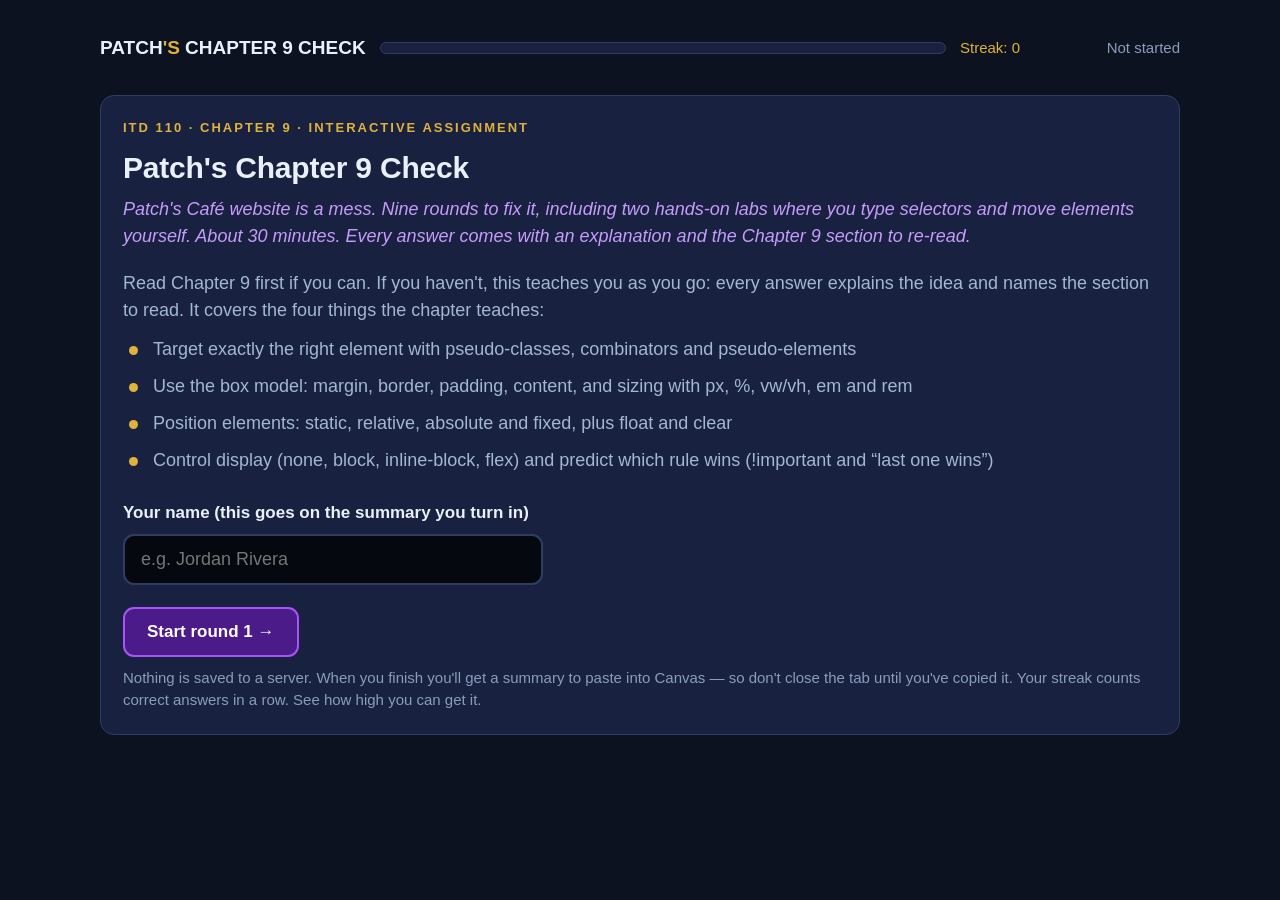
==== patch-chapter9-check.html @ bef7d312 "Add files via upload" ====
<!doctype html>
<html lang="en">
<head>
<meta charset="utf-8">
<meta name="viewport" content="width=device-width, initial-scale=1">
<title>Patch's Chapter 9 CSS Check</title>
<style>
:root{
  --bg:#0C1220; --bg2:#05080F; --card:#182240; --card2:#1F2C4E; --line:#2E3E63;
  --txt:#EAF0FA; --dim:#A3B6D3; --mute:#8A9CBC;
  --purple:#A855F7; --purpleL:#C79BFB; --purpleD:#4B1B8A;
  --gold:#E0B23C;
  --ok:#45E39B; --bad:#FF6B87; --warn:#F5BE3E; --blue:#5AAEFF; --teal:#5AD8D8;
  --r:14px;
  --fh:Arial,Helvetica,sans-serif; --fb:Calibri,Candara,"Segoe UI",sans-serif; --fm:Consolas,Menlo,monospace;
}
*{box-sizing:border-box;margin:0;padding:0}
body{background:var(--bg);color:var(--txt);font-family:var(--fb);font-size:18px;line-height:1.5;-webkit-font-smoothing:antialiased}
.wrap{max-width:1120px;margin:0 auto;padding:20px 20px 80px}
h1,h2,h3{font-family:var(--fh);font-weight:700;letter-spacing:-.2px}
button{font-family:inherit;font-size:inherit;color:inherit;cursor:pointer;border:none;background:none}
button:focus-visible,input:focus-visible,textarea:focus-visible{outline:3px solid var(--gold);outline-offset:3px}
.hide{display:none!important}
.sr{position:absolute;width:1px;height:1px;padding:0;margin:-1px;overflow:hidden;clip:rect(0,0,0,0);white-space:nowrap;border:0}
code{font-family:var(--fm);color:var(--teal);font-size:.95em}

header{position:sticky;top:0;z-index:10;background:linear-gradient(180deg,var(--bg) 72%,transparent);padding:14px 0 10px}
.bar{display:flex;align-items:center;gap:14px;flex-wrap:wrap}
.brand{font-family:var(--fh);font-weight:800;font-size:19px}
.brand span{color:var(--gold)}
.prog{flex:1;min-width:180px;height:12px;background:var(--card);border:1px solid var(--line);border-radius:8px;overflow:hidden}
.prog i{display:block;height:100%;width:0;background:linear-gradient(90deg,var(--purple),var(--gold));transition:width .35s}
.pct{font-family:var(--fh);font-size:15px;color:var(--mute);min-width:96px;text-align:right}

.card{background:var(--card);border:1px solid var(--line);border-radius:var(--r);padding:22px}
.panel{margin-top:22px}
.kicker{font-family:var(--fh);font-size:13px;font-weight:700;letter-spacing:2px;color:var(--gold);text-transform:uppercase}
h1.q,h2.q{font-size:30px;margin:8px 0 6px}
.sub{color:var(--purpleL);font-style:italic;font-size:18px;margin-bottom:20px}

.btn{display:inline-flex;align-items:center;gap:10px;background:var(--card2);border:2px solid var(--line);border-radius:11px;padding:13px 22px;font-family:var(--fh);font-weight:700;font-size:17px;transition:.15s}
.btn:hover{border-color:var(--purpleL);background:#26355C}
.btn.primary{background:var(--purpleD);border-color:var(--purple);color:#fff}
.btn.primary:hover{background:#5F27AE}
.btn.gold{border-color:var(--gold);color:var(--gold)}
.row{display:flex;gap:12px;flex-wrap:wrap;align-items:center;margin-top:22px}

.opts{display:grid;gap:12px;margin-top:6px}
.opt{text-align:left;width:100%;background:var(--card2);border:2px solid var(--line);border-radius:12px;padding:15px 18px;transition:.15s;font-size:17px;line-height:1.4}
.opt:hover:not(:disabled){border-color:var(--purpleL)}
.opt.right{border-color:var(--ok);background:rgba(69,227,155,.13)}
.opt.wrong{border-color:var(--bad);background:rgba(255,107,135,.13)}
.opt.right::after{content:"  \2713  correct";color:var(--ok);font-weight:700;font-family:var(--fh);font-size:15px}
.opt.wrong::after{content:"  \2717  not this one";color:var(--bad);font-weight:700;font-family:var(--fh);font-size:15px}
.opt b{font-family:var(--fh);display:block;margin-bottom:3px}

.items{display:flex;flex-wrap:wrap;gap:10px;margin:6px 0 18px}
.chip{background:var(--card2);border:2px solid var(--line);border-radius:999px;padding:9px 18px;font-size:17px;text-align:left}
.chip.active{border-color:var(--gold);background:#2B2410;color:var(--gold);font-weight:700}
.chip.done{opacity:.45}
.chip.right{border-color:var(--ok)}
.chip.wrong{border-color:var(--bad)}

.bins{display:grid;grid-template-columns:repeat(3,1fr);gap:16px}
.bin{border:2px dashed var(--line);border-radius:12px;padding:16px;min-height:150px;text-align:left;width:100%}
.bin:hover{background:rgba(255,255,255,.03)}
.bin h3{font-size:20px;margin-bottom:4px}
.bin p{color:var(--mute);font-size:15px;margin-bottom:10px}
.bin.inl{border-color:var(--teal)} .bin.inl h3{color:var(--teal)}
.bin.int{border-color:var(--gold)} .bin.int h3{color:var(--gold)}
.bin.ext{border-color:var(--purpleL)} .bin.ext h3{color:var(--purpleL)}
.binlist{display:flex;flex-wrap:wrap;gap:8px}
.binlist span{background:var(--card2);border:1px solid var(--line);border-radius:10px;padding:5px 11px;font-size:14px}
.binlist span.ok{border-color:var(--ok);color:var(--ok)}
.binlist span.no{border-color:var(--bad);color:var(--bad)}

.fb{border-radius:12px;padding:15px 18px;margin-top:16px;font-size:17px;border:2px solid}
.fb.good{border-color:var(--ok);background:rgba(69,227,155,.1)}
.fb.bad{border-color:var(--warn);background:rgba(245,190,62,.1)}
.fb b{font-family:var(--fh);display:block;margin-bottom:4px}
.fb.good b{color:var(--ok)} .fb.bad b{color:var(--warn)}

/* round 2: the rule diagram */
.diagwrap{display:grid;grid-template-columns:minmax(300px,520px) 1fr;gap:22px;align-items:start}
.rule{background:var(--bg2);border:2px solid var(--line);border-radius:14px;padding:18px 16px;font-family:var(--fm);font-size:22px;line-height:2.2;white-space:nowrap;overflow-x:auto}
.rule .ind{padding-left:34px}
.rule .sel{color:var(--purpleL)} .rule .prop{color:var(--teal)} .rule .val{color:var(--gold)} .rule .pun{color:var(--txt)}
.badge{display:inline-flex;align-items:center;justify-content:center;width:34px;height:34px;border-radius:50%;background:var(--bg2);border:3px solid var(--gold);color:var(--gold);font-family:var(--fh);font-weight:700;font-size:17px;vertical-align:middle;margin:0 6px;line-height:1}
.badge.on{background:var(--gold);color:#0C1220}
.badge.done{border-color:var(--ok);color:var(--ok)}
.hl{outline:2px solid var(--line);border-radius:6px;padding:0 3px}

.snip{font-family:var(--fm);background:var(--bg2);border:1px solid var(--line);border-radius:10px;padding:12px 16px;margin:0 0 16px;font-size:16px;line-height:1.6;white-space:pre-wrap;color:var(--txt)}

.scores{display:grid;grid-template-columns:repeat(auto-fit,minmax(210px,1fr));gap:14px;margin:20px 0}
.sc{background:var(--card2);border:2px solid var(--line);border-radius:12px;padding:16px}
.sc .n{font-family:var(--fh);font-size:38px;font-weight:700}
.sc .l{color:var(--dim);font-size:15px;margin-top:4px}
.big{font-family:var(--fh);font-size:64px;font-weight:700;color:var(--gold);line-height:1}
.miss{border-left:4px solid var(--warn);padding:12px 0 12px 16px;margin:14px 0}
.miss b{font-family:var(--fh);display:block;color:var(--warn);margin-bottom:3px}
textarea{width:100%;min-height:230px;background:var(--bg2);color:var(--txt);border:2px solid var(--line);border-radius:12px;padding:15px;font-family:var(--fm);font-size:15px;line-height:1.55;resize:vertical}
input[type=text]{background:var(--bg2);color:var(--txt);border:2px solid var(--line);border-radius:11px;padding:13px 16px;font-family:inherit;font-size:18px;width:100%;max-width:420px}
label{display:block;font-family:var(--fh);font-weight:700;margin-bottom:8px;font-size:17px}
ul.plain{list-style:none;display:grid;gap:10px;margin-top:12px}
ul.plain li{padding-left:30px;position:relative;color:var(--dim)}
ul.plain li::before{content:"";position:absolute;left:6px;top:.55em;width:9px;height:9px;border-radius:50%;background:var(--gold)}
.note{color:var(--mute);font-size:15px;margin-top:10px}
@media (max-width:860px){
  body{font-size:17px}
  .bins,.diagwrap{grid-template-columns:1fr}
  h1.q,h2.q{font-size:25px} .big{font-size:52px}
  .rule{font-size:19px}
}
@media print{
  body{background:#fff;color:#000} .noprint{display:none!important}
  .card,.sc{border:1px solid #999;background:#fff}
  .big{color:#000} textarea{background:#fff;color:#000}
}
@media (prefers-reduced-motion:reduce){*{transition:none!important;scroll-behavior:auto!important}}

/* Chapter 9 additions */
.bin.pc{border-color:var(--teal)} .bin.pc h3{color:var(--teal)}
.bin.pe{border-color:var(--gold)} .bin.pe h3{color:var(--gold)}
.bin.cb{border-color:var(--purpleL)} .bin.cb h3{color:var(--purpleL)}
.streak{font-family:var(--fh);font-size:15px;color:var(--gold);min-width:110px}
/* round 2: the box model diagram is itself built with position: relative + absolute */
.bm{position:relative;border:2px dashed var(--mute);border-radius:12px;padding:40px;background:repeating-linear-gradient(45deg,transparent 0 9px,rgba(255,255,255,.035) 9px 18px)}
.bm-b{position:relative;border:12px solid var(--gold);border-radius:6px}
.bm-p{position:relative;background:rgba(168,85,247,.28);padding:40px}
.bm-c{position:relative;background:var(--bg2);border:1px dashed var(--teal);padding:18px 14px;text-align:center;font-family:var(--fh);color:var(--txt)}
.bm .badge{position:absolute;margin:0}
.bm .b1{top:3px;left:3px}
.bm .b2{top:-23px;right:30px}
.bm .b3{top:3px;left:3px}
.bm .b4{top:-17px;right:-17px}
.short{margin-top:16px;background:var(--bg2);border:2px solid var(--line);border-radius:14px;padding:14px 16px;font-family:var(--fm);font-size:21px;line-height:2.2;white-space:nowrap;overflow-x:auto}
.short .prop{color:var(--teal)} .short .val{color:var(--gold)}
.short .badge{display:inline-flex;align-items:center;justify-content:center;width:34px;height:34px;border-radius:50%;background:var(--bg2);border:3px solid var(--gold);color:var(--gold);font-family:var(--fh);font-weight:700;font-size:17px;vertical-align:middle;margin:0 4px;line-height:1}
.short .badge.on{background:var(--gold);color:#0C1220}
.short .badge.done{border-color:var(--ok);color:var(--ok)}
.diagwrap>*{min-width:0}
@media (max-width:520px){.bm{padding:32px 26px}.bm-p{padding:34px 18px}.short{font-size:17px}}
.labgrid{display:grid;grid-template-columns:1fr 1fr;gap:20px;align-items:start}
.labgrid>*{min-width:0}
.sbx{margin-top:12px;background:#F7F3EA;color:#2A2118;border-radius:12px;padding:16px 18px;font-family:Georgia,serif;font-size:16px;line-height:1.45}
.sbx h2{font-size:20px;margin:4px 0 6px;font-family:Georgia,serif;color:#2A2118}
.sbx p{margin:0 0 6px} .sbx ul{margin:0 0 8px 22px} .sbx section{margin-top:8px;padding:6px 10px;background:#EDE5D4;border-radius:8px}
.sbx .lit{outline:3px solid var(--gold);outline-offset:2px;background:rgba(224,178,60,.35);border-radius:4px}
.ctl{display:grid;grid-template-columns:1fr 1fr;gap:10px 14px;margin-bottom:14px}
.cg label{font-size:14px;margin-bottom:4px} .cg code{color:var(--teal)}
select{width:100%;background:var(--bg2);color:var(--txt);border:2px solid var(--line);border-radius:10px;padding:9px 10px;font-family:var(--fm);font-size:16px}
select:focus-visible{outline:3px solid var(--gold);outline-offset:2px}
.stage{position:relative;background:#F7F3EA;color:#2A2118;border-radius:12px;padding:18px;min-height:340px;font-family:Georgia,serif;font-size:15px;line-height:1.45;overflow:hidden}
.stage p{margin:0 0 6px}
.mcard{background:#fff;border:2px solid #C9B99A;border-radius:10px;padding:12px 14px;margin:0 0 14px;width:78%}
.mtag{background:#7C3AED;color:#fff;font-family:Arial,sans-serif;font-weight:700;font-size:13px;padding:3px 9px;border-radius:999px}
.mphoto{width:90px;height:90px;background:#C58B55;color:#fff;border-radius:8px;display:flex;align-items:center;justify-content:center;font-family:Arial,sans-serif;font-size:13px;margin:0 10px 6px}
.mfoot{background:#2A2118;color:#F7F3EA;font-family:Arial,sans-serif;font-size:13px;padding:6px 10px;border-radius:6px;margin-top:6px}
@media (max-width:860px){.labgrid{grid-template-columns:1fr}}
.read{display:block;margin-top:6px;color:var(--purpleL);font-size:15px;font-style:italic}
</style>
</head>
<body>
<div class="wrap">

<header class="noprint">
  <div class="bar">
    <div class="brand">PATCH<span>'S</span> CHAPTER 9 CHECK</div>
    <div class="prog" role="progressbar" aria-label="Progress" aria-valuemin="0" aria-valuemax="9" aria-valuenow="0" id="pwrap"><i id="pbar"></i></div>
    <div class="streak" id="streak" aria-live="off">Streak: 0</div>
    <div class="pct" id="pct">Not started</div>
  </div>
</header>

<main>
<!-- ============ START ============ -->
<section id="start" class="card panel">
  <div class="kicker">ITD 110 &middot; Chapter 9 &middot; Interactive assignment</div>
  <h1 class="q">Patch's Chapter 9 Check</h1>
  <p class="sub">Patch's Caf&eacute; website is a mess. Nine rounds to fix it, including two hands-on labs where you type selectors and move elements yourself. About 30 minutes. Every answer comes with an explanation and the Chapter 9 section to re-read.</p>
  <p style="color:var(--dim)">Read Chapter 9 first if you can. If you haven't, this teaches you as you go: every answer explains the idea and names the section to read. It covers the four things the chapter teaches:</p>
  <ul class="plain">
    <li>Target exactly the right element with pseudo-classes, combinators and pseudo-elements</li>
    <li>Use the box model: margin, border, padding, content, and sizing with px, %, vw/vh, em and rem</li>
    <li>Position elements: static, relative, absolute and fixed, plus float and clear</li>
    <li>Control display (none, block, inline-block, flex) and predict which rule wins (!important and &ldquo;last one wins&rdquo;)</li>
  </ul>
  <div style="margin-top:26px">
    <label for="nm">Your name (this goes on the summary you turn in)</label>
    <input type="text" id="nm" placeholder="e.g. Jordan Rivera" autocomplete="name">
  </div>
  <div class="row"><button class="btn primary" id="go">Start round 1 &rarr;</button></div>
  <p class="note">Nothing is saved to a server. When you finish you'll get a summary to paste into Canvas &mdash; so don't close the tab until you've copied it. Your streak counts correct answers in a row. See how high you can get it.</p>
</section>

<!-- ============ ROUNDS ============ -->
<section id="round" class="card panel hide" aria-labelledby="rq">
  <div class="kicker" id="rk"></div>
  <h2 class="q" id="rq" tabindex="-1"></h2>
  <p class="sub" id="rs"></p>
  <div id="rbody"></div>
  <div id="fb" aria-live="polite"></div>
  <div class="row"><button class="btn primary hide" id="next">Next &rarr;</button></div>
</section>

<!-- ============ RESULTS ============ -->
<section id="done" class="card panel hide" aria-labelledby="dTitle">
  <div class="kicker">Finished</div>
  <h2 class="q" id="dTitle" tabindex="-1">Nice work.</h2>
  <p class="sub" id="dSub"></p>
  <div style="display:flex;align-items:center;gap:26px;flex-wrap:wrap">
    <div><div class="big" id="dScore">0%</div><div style="color:var(--mute);font-size:15px">overall</div></div>
    <div id="dMsg" style="flex:1;min-width:260px;color:var(--dim)"></div>
  </div>
  <div class="scores" id="dScores"></div>
  <h3 style="font-size:22px;margin-top:26px">Worth another look</h3>
  <div id="dMiss"></div>
  <h3 style="font-size:22px;margin-top:30px">Turn this in</h3>
  <p style="color:var(--dim);margin-bottom:12px">Answer the three reflection questions inside the box, then copy everything and paste it into the Canvas assignment, or use Print to save it as a PDF.</p>
  <label for="dOut" class="sr">Completion summary</label>
  <textarea id="dOut" style="min-height:340px"></textarea>
  <div class="row noprint">
    <button class="btn primary" id="copy">Copy summary</button>
    <button class="btn gold" onclick="window.print()">Print / save as PDF</button>
    <button class="btn" id="again">Start over</button>
  </div>
</section>
</main>

</div>
<script>
"use strict";
/* ------------------------------------------------------------------ data */
const OBJ = {
  A:"Target elements with pseudo-classes, combinators and pseudo-elements",
  B:"Use the box model and size elements",
  C:"Position elements (static, relative, absolute, fixed, float, clear)",
  D:"Control display and predict which rule wins"
};

/* Round 1: [label, bin, why, isCode] */
const R1 = {
  obj:"A", q:"Pseudo-class, pseudo-element or combinator?",
  sub:"Patch's menu page uses all three. Click an item, then click the bin it belongs in.",
  bins:[["pc","PSEUDO-CLASS","One colon. Picks an element by its state or its position."],
        ["pe","PSEUDO-ELEMENT","Two colons. Styles a PART of an element, or adds decoration."],
        ["cb","COMBINATOR","A space, >, + or ~. Links two selectors by family relationship."]],
  names:{pc:"a pseudo-class",pe:"a pseudo-element",cb:"a combinator"},
  items:[
    ["ul li:first-child","pc","Pseudo-class. :first-child picks an element by its POSITION: the first child of its parent. One colon. (Chapter 9, Table 9-1 and “Apply Contextual Formatting with Pseudo-Classes”)",1],
    ["p::first-letter","pe","Pseudo-element. ::first-letter styles only a PART of the paragraph, its first letter, which is how you build a drop cap. Two colons. (Table 9-3)",1],
    ["div > h2","cb","Combinator. The > is the child selector: h2 elements that are direct children of a div. (Table 9-2)",1],
    ["a:hover","pc","Pseudo-class. :hover is a STATE: the element only matches while the pointer is over it. (Table 9-1)",1],
    ["h1 + p","cb","Combinator. The + is the adjacent sibling selector: the p that comes immediately after an h1. (Table 9-2)",1],
    ["::selection","pe","Pseudo-element. ::selection styles the part of the page the visitor has highlighted by dragging. (Table 9-3)",1],
    ["Picks every second list item so the menu gets zebra stripes","pc","Pseudo-class. li:nth-child(2n) picks items by their position: 2, 4, 6 and so on. (“Apply Contextual Formatting with Pseudo-Classes”)",0],
    ["Adds a decorative line after every h2 without adding any HTML","pe","Pseudo-element. h2::after with content: \"\"; draws decoration after the element. The chapter says to use pseudo-elements for decoration, not real content. (“Apply CSS to Pseudo-Elements”)",0],
    ["Selects every p that comes after an h2 in the same parent, not just the first one","cb","Combinator. The ~ is the general sibling selector: every following sibling, near or far. (Table 9-2)",0],
    ["The plain space in  ul li","cb","Combinator. A space is the descendant selector: li anywhere inside a ul, children, grandchildren and deeper. (Table 9-2)",0],
    ["Styles only the first line of each paragraph, however wide the window is","pe","Pseudo-element. ::first-line follows the line as the window resizes, so you can't do this with a span. (Table 9-3)",0],
    ["Matches a form field only while the visitor is typing in it","pc","Pseudo-class. :focus is a state. The element matches only while it has keyboard focus. (Table 9-1)",0]
  ]
};

/* Round 2: the box model diagram */
const R2 = {
  obj:"B", q:"Label Patch's box",
  sub:"Every element is a box. Click a numbered badge, then choose what that part is. (Fun fact: the badges are placed with position: absolute inside position: relative boxes.)",
  parts:[
    {n:1,name:"Margin",why:"Margin is the clear space OUTSIDE the border. It pushes neighbors away and has no background color. (Chapter 9, “Understanding the CSS Box Model”)"},
    {n:2,name:"Border",why:"The border is the line around the box, between padding and margin. Set border: none; to hide it."},
    {n:3,name:"Padding",why:"Padding is the space INSIDE the border, between the border and the content. It takes the element's background color."},
    {n:4,name:"Content",why:"Content is the text or image itself. By default, width and height size only this part (content-box)."},
    {n:5,name:"The bottom side",why:"Four values go clockwise from the top: top, right, bottom, left. The third value, 15px, is the bottom. (“Set Margins, Borders, and Padding Using Shorthand Properties”)"},
    {n:6,name:"The left side",why:"Clockwise from the top: top, right, bottom, LEFT. The fourth value is always the left side. Remember TRouBLe."}
  ],
  pool:["Margin","Border","Padding","Content","The bottom side","The left side"]
};

/* Round 3: match positioning terms */
const R3 = {
  obj:"C", q:"Match the positioning term",
  sub:"Patch wants a price tag pinned on each card and a cart button that never scrolls away. First, know your tools. Click a term, then click its definition.",
  pairs:[
    ["position: static","The default. Elements appear in the order they are written in the HTML","top, right, bottom and left do nothing on a static element. (“Understanding CSS Positioning Essentials”)"],
    ["position: relative","Moves an element from its normal spot, but its original space stays reserved","Other elements do not slide into the gap, so big moves leave holes. Use it for small nudges, and to make a parent a positioned ancestor. (“Understanding CSS Positioning Essentials”: Relative Positioning)"],
    ["position: absolute","Places an element measured from its nearest positioned ancestor","If no ancestor is positioned, it is measured from the initial containing block, which means the whole page. (“Understanding CSS Positioning Essentials”: Absolute Positioning)"],
    ["position: fixed","Keeps an element in the same spot in the viewport even while the page scrolls","Use it for things that must always be visible, like a back-to-top button. (“Fix an Element in Place in the Viewport”)"],
    ["Nearest positioned ancestor","The closest parent or grandparent whose position is anything other than static","That is why you put position: relative; on a card before you absolutely position its price tag."],
    ["Initial containing block","The box that holds all of the web page's content","An absolute element with no positioned ancestor is measured from here."],
    ["float: right","Moves an element to the right edge and lets text wrap around its left side","float takes left, right or inherit. There is no float: center. (“Float an Element Beside Another Element”)"],
    ["clear: both","Moves an element down below floated elements on either side","clear takes left, right, both, inherit or none. none is the default, so you never need to type it."]
  ]
};

/* Round 4: which selector? */
const R4 = {
  obj:"A", q:"Which selector would you write?",
  sub:"Seven jobs on Patch's menu page. Pick the selector that targets exactly what is asked, no more and no less.",
  cases:[
    {q:"Bold only the FIRST item in each unordered list on the menu.",
     opts:[["ul li:first-child",1],["ul:first-child li",0],["ul li::first",0],["ul + li",0]],
     why:"The pseudo-class goes on the element you want to style: li:first-child. ul:first-child li would style every li inside a ul that is itself a first child. Re-read “Apply Contextual Formatting with Pseudo-Classes.”"},
    {q:"Zebra stripes: shade every SECOND menu item (2, 4, 6…).",
     opts:[["ul li:nth-child(2)",0],["ul li:nth-child(2n)",1],["ul li:second-child",0],["ul li + li",0]],
     why:"2n means every multiple of 2. Plain (2) hits only the second item. :second-child does not exist, and li + li would hit every item except the first."},
    {q:"Style h2 elements that are DIRECT children of the div, but not h2s buried deeper inside a section in that div.",
     opts:[["div h2",0],["div > h2",1],["div + h2",0],["div ~ h2",0]],
     why:"> is the child selector: one level down only. A space (descendant) would also catch the deeper h2s. + and ~ select siblings, not children. Table 9-2."},
    {q:"Give EVERY paragraph that follows an h2 (in the same parent) a left indent, not just the first one.",
     opts:[["h2 + p",0],["h2 ~ p",1],["h2 p",0],["h2 > p",0]],
     why:"~ is the general sibling selector: all following siblings. + stops at the one paragraph right after the h2. h2 p and h2 > p look for paragraphs INSIDE the h2, and there are none. Table 9-2."},
    {q:"Make a drop cap: the first letter of each paragraph in the article is 3em tall.",
     opts:[["article p:first-child",0],["article p::first-letter",1],["article::first-letter p",0],["article p::first-char",0]],
     why:"::first-letter is the pseudo-element for this. It goes at the END of the selector, after the element it belongs to. ::first-char isn't real, and :first-child would style the whole first paragraph. Table 9-3."},
    {q:"Patch wrote  h2::after { border-bottom: 3px solid; }  and no line appears. What is missing?",
     opts:[["display: flex;",0],["content: \"\";",1],["position: fixed;",0],["!important",0]],
     why:"::after (and ::before) only render when they have a content property, even an empty one. The chapter's own example starts with content: \"\";. Re-read “Apply CSS to Pseudo-Elements.”"},
    {q:"Change the highlight color when a visitor drags to select text on the page.",
     opts:[[":hover",0],["::selection",1],[":focus",0],["::first-line",0]],
     why:"::selection styles the part of the page the visitor has selected. It is one of the five pseudo-elements the chapter says every current browser supports."}
  ]
};

/* Round 5: where does it land? */
const R5 = {
  obj:"C", q:"Where does it land?",
  sub:"Read the code, then predict where the browser actually puts the element. This is the round people miss most.",
  cases:[
    {q:"Where does the box move?",
     code:".box {\n  position: relative;\n  top: 30px;\n  left: 20px;\n}",
     opts:[["30px down and 20px to the RIGHT; its old space stays empty",1],["30px up and 20px to the left",0],["To the top-left corner of the page",0],["Nowhere. top and left need position: absolute",0]],
     why:"top: 30px means 30px away from where its top edge was, so it moves DOWN. left: 20px pushes it away from its left edge, so it moves RIGHT. The browser keeps its old space reserved. (“Understanding CSS Positioning Essentials”: Relative Positioning)"},
    {q:"No element on the page has a position set. Where does .upright go?",
     code:".upright {\n  position: absolute;\n  top: 0;\n  right: 0;\n}",
     opts:[["The upper-right corner of the initial containing block (the page)",1],["The upper-right corner of its parent",0],["It stays where it is",0],["The upper-right of the window, even while scrolling",0]],
     why:"With no positioned ancestor, absolute is measured from the initial containing block. Staying put while scrolling would be fixed, not absolute. (“Understanding CSS Positioning Essentials”: Absolute Positioning)"},
    {q:"Patch's price tag sits inside a menu card. Where does the tag go?",
     code:".card { position: relative; }\n.tag  { position: absolute; top: 10px; right: 10px; }\n\n<div class=\"card\"> ... <span class=\"tag\">$4</span> </div>",
     opts:[["10px in from the top-right corner of the CARD",1],["10px in from the top-right corner of the page",0],["10px down and 10px left of where the span was",0],["It disappears",0]],
     why:"The card has position: relative, so it is the tag's nearest positioned ancestor. This pair, relative parent and absolute child, is the most useful positioning pattern you will write."},
    {q:"Same tag, but someone deleted  .card { position: relative; }  What happens?",
     code:".tag { position: absolute; top: 10px; right: 10px; }",
     opts:[["Every tag jumps to the top-right of the page and they stack on top of each other",1],["Nothing changes",0],["The tags line up in a row",0],["The tags become fixed",0]],
     why:"Without a positioned ancestor, every tag is measured from the initial containing block, so they all land in the same corner. When an absolute element flies away, check that its parent is positioned."},
    {q:"The visitor scrolls down a long menu. Where is the .keep button?",
     code:".keep {\n  position: fixed;\n  left: 0;\n  bottom: 0;\n  padding: 10px;\n}",
     opts:[["Still in the lower-left corner of the window",1],["At the bottom of the page; you scroll down to reach it",0],["Back at the top of the page",0],["Wherever it was in the HTML",0]],
     why:"fixed is measured from the viewport, not the document, so it stays on screen while the page scrolls. (“Fix an Element in Place in the Viewport”)"},
    {q:"What does the photo do to the paragraph that follows it?",
     code:"img.dish { float: right; }\n\n<img class=\"dish\" src=\"latte.jpg\" alt=\"Latte\">\n<p>Our latte is made with...</p>",
     opts:[["The photo moves to the right and the text wraps down its left side",1],["The photo moves right and the text starts below it",0],["The photo is centered",0],["The text floats right too",0]],
     why:"A floated element moves to one side and the following content wraps around it. To stop the wrap, put clear on the element that should start below. (“Float an Element Beside Another Element”)"},
    {q:"Patch's footer is creeping up beside a floated sidebar. Which declaration on the footer fixes it?",
     opts:[["clear: both;",1],["float: none;",0],["position: static;",0],["display: inline;",0]],
     why:"clear: both moves the footer below floats on either side. float: none on the footer doesn't help: the footer isn't the one floating."},
    {q:"What happens to this heading?",
     code:"h1 {\n  position: static;\n  top: 50px;\n}",
     opts:[["Nothing moves. top is ignored on a static element",1],["It moves 50px down",0],["It moves 50px up",0],["It goes 50px from the top of the page",0]],
     why:"static is the default and means “normal flow.” top, right, bottom and left only work once position is relative, absolute or fixed."}
  ]
};

/* Round 6: size it */
const R6 = {
  obj:"B", q:"Size it right",
  sub:"Patch's cards keep coming out the wrong size. Do the math. Scratch paper is allowed.",
  cases:[
    {q:"How wide is this card on screen?",
     code:".card {\n  box-sizing: border-box;\n  width: 300px;\n  padding: 20px;\n  border: 5px solid;\n}",
     opts:[["300px",1],["340px",0],["350px",0],["360px",0]],
     why:"border-box makes width include the padding and the border, so the box is exactly 300px. With the default content-box it would be 300 + 40 + 10 = 350px. (“Choose Whether to Size the Content Box or the Border Box”)"},
    {q:"Same card, but with no box-sizing line (the default). How wide is it?",
     code:".card {\n  width: 300px;\n  padding: 20px;\n  border: 5px solid;\n}",
     opts:[["300px",0],["320px",0],["350px",1],["345px",0]],
     why:"Default content-box: width is only the content. Add 20px padding on each side (40) and a 5px border on each side (10). 300 + 40 + 10 = 350."},
    {q:"How much padding is on the BOTTOM?",
     code:"padding: 20px 5px 10px;",
     opts:[["20px",0],["5px",0],["10px",1],["None",0]],
     why:"Three values mean top, then left-and-right, then bottom. So: 20px top, 5px on the sides, 10px bottom. The chapter says four values are easiest to read."},
    {q:"The root font size is 16px. How big is 1.5rem?",
     opts:[["16px",0],["24px",1],["1.5px",0],["150% of the parent",0]],
     why:"rem is relative to the ROOT (html) font size: 1.5 × 16 = 24px. em is relative to the CURRENT element's font size instead. Table 9-4."},
    {q:"Patch's hero banner has  height: 50vh;  What does that mean?",
     opts:[["Half the height of the viewport",1],["50 pixels",0],["Half the height of the parent",0],["50% of the page's total length",0]],
     why:"vh is 1/100 of the viewport height, so 50vh is half the visible window. % is relative to the parent instead. Table 9-4."},
    {q:"The menu text gets too long to read on a wide monitor. What keeps it readable but still shrinks on a phone?",
     opts:[["max-width: 600px;",1],["width: 600px;",0],["min-width: 600px;",0],["height: 600px;",0]],
     why:"max-width caps the width but still lets the box get narrower. A fixed width: 600px would overflow a phone. min-width does the opposite: it stops the box from getting narrower. (“Specify Maximum or Minimum Width or Height for an Element”)"},
    {q:"Patch wants the coupon card to overlap the card above it. Which declaration on the coupon does that?",
     opts:[["margin-top: -20px;",1],["padding-top: -20px;",0],["margin-top: 20px;",0],["border-top: -20px;",0]],
     why:"A negative margin pulls the element toward its neighbor, so it overlaps. Padding can't be negative. Check the result afterward. (“Set Margins to Control Element Spacing”)"}
  ]
};

/* Round 7: display and who wins */
const R7 = {
  obj:"D", q:"Display it, and who wins?",
  sub:"Last round. Show, hide and line things up, then settle the arguments between rules.",
  cases:[
    {q:"Patch wants to hide the “Sold out” banner completely so it takes up no space. Which rule goes in .hide?",
     opts:[["display: none;",1],["display: hidden;",0],["position: static;",0],["float: none;",0]],
     why:"display: none removes the element from the page entirely. hidden is not a display value. Table 9-5 and “Control the Display of an Element,” where the chapter builds this exact .hide class."},
    {q:"A <span class=\"force-block\"> has  display: block;  What changes?",
     opts:[["It takes the full width and pushes what comes next onto a new line",1],["Nothing. A span is always inline",0],["It disappears",0],["It floats left",0]],
     why:"block makes an element take the full width available and start a new line, even if it is normally inline. The chapter's .force-block example in “Control the Display of an Element” does exactly this."},
    {q:"You need badges that sit side by side on one line, but you also need to set their width and height. Which display value?",
     opts:[["inline",0],["inline-block",1],["block",0],["none",0]],
     why:"inline-block stays on the line like inline, but lets you set width and height. Plain inline ignores width and height. Table 9-5."},
    {q:"Center Patch's logo both across and down inside the header. Which pair goes on the header after display: flex?",
     opts:[["justify-content: center;  align-items: center;",1],["text-align: center;  float: center;",0],["align-content: middle;  justify-items: middle;",0],["position: center;  top: 50%;",0]],
     why:"justify-content aligns flex items along the main axis; align-items aligns them along the cross axis. Together they center both ways. Table 9-6, “Create a Flexbox Layout.”"},
    {q:"What color AND weight are the definition terms?",
     code:"dt {\n  color: red !important;\n  font-weight: 900;\n}\ndt {\n  color: blue;\n  font-weight: 400;\n}",
     opts:[["red, weight 400",1],["blue, weight 400",0],["red, weight 900",0],["blue, weight 900",0]],
     why:"!important only protects the ONE declaration it is on. color stays red; font-weight follows the normal rule, last one wins, so 400. This is the chapter's exact example. (“Override CSS by Using the !important Declaration”)"},
    {q:"Same style sheet, two definitions, no !important. Which one does the browser use?",
     code:"p { color: green; }\n/* ...forty lines later... */\np { color: purple; }",
     opts:[["purple, the one it reads last",1],["green, the one it reads first",0],["A mix of both",0],["Neither; it's an error",0]],
     why:"The browser reads the style sheet top to bottom and applies the last definition it meets. When a style you wrote “does nothing,” look further down the file."},
    {q:"Patch is quoting a food critic. Which HTML gives the quote MEANING, not just an indent?",
     opts:[["<blockquote> … <cite>The Daily Bite</cite></blockquote>",1],["<p style=\"margin-left:40px\"> …</p>",0],["<div class=\"indent\"> …</div>",0],["<q-block> …</q-block>",0]],
     why:"blockquote tells search engines and screen readers that this is a quotation, and cite marks the source. Then you style both with CSS. (“Create Block Quotes”)"}
  ]
};

/* ------------------------------------------------------------------ state */

/* ------------------------------------------------------------------ LAB rounds: learn by doing */
const SBX_HTML =
'<div class="menu">\n  <p class="hours">Open 7 to 3 daily</p>\n  <h2>Today\'s Menu</h2>\n  <p>Everything is made fresh each morning.</p>\n  <p>Ask about oat, almond and soy milk.</p>\n  <ul class="drinks">\n    <li>Oat latte</li>\n    <li>Cold brew</li>\n    <li>Chai latte</li>\n    <li>Hot chocolate</li>\n    <li>Matcha latte</li>\n    <li>Drip coffee</li>\n  </ul>\n  <section class="specials">\n    <h2>Weekend Specials</h2>\n    <ul>\n      <li>Maple scone</li>\n      <li>Lavender lemonade</li>\n    </ul>\n  </section>\n</div>';

const L1 = {
  obj:"A", lab:"sel", q:"Selector Lab",
  sub:"Learn by doing. Type a selector and watch Patch's mini page: everything it matches lights up gold. When exactly the right elements glow, press Check. Wrong guesses are free to try live; only Check counts.",
  cases:[
    {task:"Light up every drink in the drinks list, and nothing in the weekend specials.", want:".drinks li",
     hint:"Plain li also catches the two specials. Start with the class of the list, then a SPACE, then li. The space means “anywhere inside” — the descendant combinator.",
     why:"A space is the descendant combinator: .drinks li means every li anywhere inside the element with class drinks. (Table 9-2)"},
    {task:"Light up only the FIRST drink.", want:".drinks li:first-child",
     hint:"Add a pseudo-class to the end of your last selector. It describes a position: the first child. One colon.",
     why:":first-child is a pseudo-class for position. On its own, li:first-child would also catch Maple scone, the first li in the specials list. (“Apply Contextual Formatting with Pseudo-Classes”)"},
    {task:"Zebra stripes: light up every SECOND drink (2, 4, 6).", want:".drinks li:nth-child(2n)",
     hint:"The pseudo-class is :nth-child( ). Inside the parentheses, 2 means only the second one; you want every multiple of 2.",
     why:":nth-child(2n) picks 2, 4, 6 and so on. :nth-child(2) only picks the second. :nth-child(even) does the same as 2n. (“Apply Contextual Formatting with Pseudo-Classes”)"},
    {task:"Light up only the h2 that is a DIRECT child of .menu — not Weekend Specials.", want:".menu > h2",
     hint:"Typing h2 or .menu h2 catches both headings, because Weekend Specials is inside a section inside .menu. You need the combinator that only goes one level down.",
     why:"> is the child combinator: one level down only. Weekend Specials is a grandchild of .menu, so .menu > h2 skips it. (Table 9-2, “Target an Element with a Child Selector”)"},
    {task:"Light up only the paragraph IMMEDIATELY after the Today's Menu heading.", want:"h2 + p",
     hint:"You want the next sibling only. The adjacent sibling combinator is a plus sign between two selectors.",
     why:"+ is the adjacent sibling combinator: the p that comes right after an h2, sharing the same parent. (Table 9-2)"},
    {task:"Now light up EVERY paragraph that comes after that heading in the same parent — but not the opening-hours line above it.", want:"h2 ~ p",
     hint:"Change one character in your last answer. The general sibling combinator is the tilde (~).",
     why:"~ is the general sibling combinator: every following sibling, not just the next one. (Table 9-2, “Target an Element with a General Sibling Selector”)"}
  ]
};

const L2 = {
  obj:"C", lab:"pos", q:"Position Lab",
  sub:"Learn by doing. Change the settings and watch the mini page move. When it matches the job, press Check. The mini page plays the part of the whole web page, the initial containing block.",
  cases:[
    {task:"Pin the $4 tag in the top-right corner of its CARD, 10px in from the top and the right.",
     ok:s=>s.card==="relative"&&s.tag==="absolute"&&s.top==="10px"&&s.right==="10px",
     hint:"The tag needs absolute. But absolute is measured from the nearest POSITIONED ancestor, so the card needs a position other than static too.",
     why:"position: relative on the card makes it the tag's nearest positioned ancestor; position: absolute with top and right on the tag pins it to the card's corner. (“Understanding CSS Positioning Essentials”)"},
    {task:"Now break it on purpose: make the tag fly to the top-right corner of the whole mini PAGE (top 0, right 0).",
     ok:s=>s.card==="static"&&s.tag==="absolute"&&s.top==="0px"&&s.right==="0px",
     hint:"Keep the tag absolute, but take away the card's position. With no positioned ancestor, absolute is measured from the page.",
     why:"With no positioned ancestor, an absolute element is measured from the initial containing block, the box holding the whole page. That is why price tags “fly away” when the card loses position: relative."},
    {task:"Nudge the tag 10px DOWN from where it normally sits, without moving anything else on the card.",
     ok:s=>s.tag==="relative"&&s.top==="10px"&&(s.right==="auto"||s.right==="0px"),
     hint:"You want to move it from its NORMAL spot and keep its space reserved. That is relative positioning, with only top set.",
     why:"position: relative moves an element from its normal position, and the browser keeps its original space reserved, so nothing else shifts. (“Understanding CSS Positioning Essentials”: Relative Positioning)"},
    {task:"Float the photo to the RIGHT so the story text wraps around it, then make the footer start BELOW the photo.",
     ok:s=>s.float==="right"&&(s.clear==="both"||s.clear==="right"),
     hint:"Two settings: float on the photo, and clear on the footer. clear: both moves an element below floats on either side.",
     why:"float: right moves the photo to the right edge and lets text wrap around it; clear on the footer pushes it below the float. (“Float an Element Beside Another Element”)"}
  ]
};

function labFrame(R, render, check, reveal, after){
  /* shared retry logic: correct if solved in 2 Checks or fewer; "Show me" after 3 misses */
  const b = $("#rbody"); let idx = 0;
  function step(){
    b.innerHTML=""; clearFb();
    const cs = R.cases[idx]; let tries = 0, settled = false;
    const count = el("p","note","Challenge "+(idx+1)+" of "+R.cases.length); count.style.margin="0 0 8px"; b.appendChild(count);
    const q = el("p","", esc(cs.task)); q.style.cssText="font-size:20px;margin-bottom:16px;color:var(--txt)"; b.appendChild(q);
    const area = el("div"); b.appendChild(area);
    render(area, cs);
    const row = el("div","row"); const chk = el("button","btn primary","Check"); const show = el("button","btn hide","Show me");
    row.appendChild(chk); row.appendChild(show); b.appendChild(row);
    function finishCase(ok, title){
      if(settled) return; settled = true;
      score(R.obj, ok, R.q+": "+cs.task, cs.why);
      chk.disabled = true; show.classList.add("hide"); after && after(area);
      feedback(ok, title, cs.why);
      idx++;
      const nx = $("#next");
      if(idx<R.cases.length){ nx.textContent="Next challenge →"; nx.classList.remove("hide"); nx.onclick=()=>{ nx.classList.add("hide"); step(); }; nx.focus(); }
      else showNext(R===ROUNDS[ROUNDS.length-1]);
    }
    chk.onclick = ()=>{
      const r = check(area, cs);
      if(r===null) return;
      tries++;
      if(r) finishCase(tries<=2, tries<=2 ? "Got it" : "Got it (counted as a miss: it took "+tries+" tries)");
      else {
        feedback(false, "Not yet — try "+(tries+1), (tries===1?"Hint: ":"")+cs.hint);
        if(tries>=3) show.classList.remove("hide");
      }
    };
    show.onclick = ()=>{ reveal(area, cs); finishCase(false, "Here's the answer"); };
  }
  step();
}

function drawSelLab(){
  labFrame(L1,
    (area, cs)=>{
      const wrap = el("div","labgrid");
      const src = el("pre","snip", esc(SBX_HTML)); src.setAttribute("aria-label","The HTML of Patch's mini page");
      const right = el("div");
      const sbx = el("div","sbx", SBX_HTML); sbx.setAttribute("aria-label","Preview of Patch's mini page. Matching elements are outlined in gold.");
      const lab = el("label","", "Your selector"); lab.setAttribute("for","selIn");
      const inp = el("input"); inp.type="text"; inp.id="selIn"; inp.autocomplete="off"; inp.spellcheck=false; inp.placeholder="type a selector, e.g. p";
      inp.style.fontFamily="var(--fm)";
      const live = el("p","note",""); live.setAttribute("aria-live","polite");
      right.appendChild(lab); right.appendChild(inp); right.appendChild(live); right.appendChild(sbx);
      wrap.appendChild(src); wrap.appendChild(right); area.appendChild(wrap);
      const upd = ()=>{
        sbx.querySelectorAll(".lit").forEach(x=>x.classList.remove("lit"));
        const v = inp.value.trim(); if(!v){ live.textContent="Nothing typed yet."; return; }
        try{ const m = sbx.querySelectorAll(v); m.forEach(x=>x.classList.add("lit")); live.textContent = m.length+" element"+(m.length===1?"":"s")+" match."; }
        catch(e){ live.textContent="That isn't a valid selector yet. Keep typing."; }
      };
      inp.addEventListener("input", upd);
      inp.addEventListener("keydown", e=>{ if(e.key==="Enter") area.parentNode.querySelector(".btn.primary").click(); });
      area._inp = inp; area._sbx = sbx; area._upd = upd; upd(); setTimeout(()=>inp.focus(),50);
    },
    (area, cs)=>{
      const v = area._inp.value.trim();
      if(!v){ feedback(false,"Type a selector first","Type into the box, watch what lights up, then press Check."); return null; }
      let got; try{ got = [...area._sbx.querySelectorAll(v)]; }catch(e){ feedback(false,"Not a valid selector","Check the spelling, the dots on class names, and the colons."); return null; }
      const want = [...area._sbx.querySelectorAll(cs.want)];
      return got.length===want.length && got.every(x=>want.includes(x));
    },
    (area, cs)=>{ area._inp.value = cs.want; area._upd(); },
    (area)=>{ area._inp.disabled = true; }
  );
}

const POS_OPTS = {card:["static","relative"], tag:["static","relative","absolute"], top:["auto","0px","10px","30px"], right:["auto","0px","10px","30px"], float:["none","left","right"], clear:["none","left","right","both"]};
const POS_LABEL = {card:".card { position }", tag:".tag { position }", top:".tag { top }", right:".tag { right }", float:".photo { float }", clear:"footer { clear }"};
function drawPosLab(){
  labFrame(L2,
    (area, cs)=>{
      const wrap = el("div","labgrid");
      const ctl = el("div","ctl");
      const st = {card:"static",tag:"static",top:"auto",right:"auto",float:"none",clear:"none"};
      const stage = el("div","stage",
        '<div class="mcard"><b>Oat Latte</b><br>Double espresso and steamed oat milk. <span class="mtag">$4</span> Served all day.</div>'
       +'<div class="mphoto" role="img" aria-label="Photo of a latte">photo</div>'
       +'<p>Patch opened the caf&eacute; in an old bike shop with one espresso machine and three tables.</p>'
       +'<p>Every drink is pulled by hand.</p>'
       +'<div class="mfoot">footer</div>');
      const apply = ()=>{
        const c = stage.querySelector(".mcard"), t = stage.querySelector(".mtag"), ph = stage.querySelector(".mphoto"), f = stage.querySelector(".mfoot");
        c.style.position = st.card; t.style.position = st.tag; t.style.top = st.top; t.style.right = st.right;
        ph.style.float = st.float; f.style.clear = st.clear;
        css.textContent = ".card  { position: "+st.card+"; }\n.tag   { position: "+st.tag+"; top: "+st.top+"; right: "+st.right+"; }\n.photo { float: "+st.float+"; }\nfooter { clear: "+st.clear+"; }";
      };
      Object.keys(POS_OPTS).forEach(k=>{
        const id = "pl-"+k;
        const lab = el("label","", "<code>"+esc(POS_LABEL[k])+"</code>"); lab.setAttribute("for",id);
        const s = el("select"); s.id = id;
        POS_OPTS[k].forEach(v=>{ const o = el("option","",v); o.value=v; s.appendChild(o); });
        s.value = st[k]; s.onchange = ()=>{ st[k]=s.value; apply(); };
        const g = el("div","cg"); g.appendChild(lab); g.appendChild(s); ctl.appendChild(g);
      });
      const css = el("pre","snip",""); css.setAttribute("aria-live","polite"); css.setAttribute("aria-label","The CSS your settings produce");
      const left = el("div"); left.appendChild(ctl); left.appendChild(css);
      wrap.appendChild(left); wrap.appendChild(stage); area.appendChild(wrap);
      area._st = st; area._apply = apply; area._ctl = ctl; apply();
    },
    (area, cs)=> cs.ok(area._st),
    (area, cs)=>{
      const answers = [{card:"relative",tag:"absolute",top:"10px",right:"10px"},{card:"static",tag:"absolute",top:"0px",right:"0px"},{tag:"relative",top:"10px",right:"auto"},{float:"right",clear:"both"}];
      const a = answers[L2.cases.indexOf(cs)];
      Object.assign(area._st, a); Object.keys(a).forEach(k=>{ area._ctl.querySelector("#pl-"+k).value = a[k]; }); area._apply();
    },
    (area)=>{ area._ctl.querySelectorAll("select").forEach(s=>s.disabled=true); }
  );
}

const ROUNDS = [R1,R2,R3,R4,L1,R5,L2,R6,R7];
let ri = 0, student = "", misses = [], streak = 0, best = 0;
let tally = {A:{c:0,t:0},B:{c:0,t:0},C:{c:0,t:0},D:{c:0,t:0}};

const $ = s => document.querySelector(s);
const el = (t,c,h) => { const e=document.createElement(t); if(c)e.className=c; if(h!==undefined)e.innerHTML=h; return e; };
const esc = s => String(s).replace(/[&<>"]/g,m=>({"&":"&amp;","<":"&lt;",">":"&gt;",'"':"&quot;"}[m]));

function score(obj, right, label, why){
  tally[obj].t++; if(right) tally[obj].c++;
  if(right){ streak++; if(streak>best) best=streak; } else streak = 0;
  $("#streak").textContent = "Streak: "+streak+(streak>=5?" ★":"");
  if(!right) misses.push({label, why});
}
function progress(){
  const total = ROUNDS.length, done = ri;
  $("#pbar").style.width = (done/total*100)+"%";
  $("#pwrap").setAttribute("aria-valuenow", done);
  $("#pct").textContent = done>=total?"Complete":"Round "+(done+1)+" of "+total;
}
function feedback(good, title, body){
  const f = $("#fb"); f.innerHTML="";
  f.appendChild(el("div","fb "+(good?"good":"bad"),"<b>"+esc(title)+"</b>"+esc(body)));
}
function clearFb(){ $("#fb").innerHTML=""; }
function showNext(last){
  const b = $("#next"); b.classList.remove("hide");
  b.textContent = last ? "See my results →" : "Next round →";
  b.onclick = advance;
  b.focus();
}

/* ------------------------------------------------------------------ round 1: sort into three bins */
function drawR1(){
  const b = $("#rbody"); b.innerHTML="";
  let sel = null, done = 0;
  const items = el("div","items");
  R1.items.forEach((it,i)=>{
    const c = el("button","chip", it[3] ? "<code>"+esc(it[0])+"</code>" : esc(it[0]));
    c.setAttribute("aria-pressed","false");
    c.onclick = ()=>{ if(c.classList.contains("done"))return;
      items.querySelectorAll(".chip").forEach(x=>{x.classList.remove("active");x.setAttribute("aria-pressed","false");});
      c.classList.add("active"); c.setAttribute("aria-pressed","true"); sel = {i,c}; clearFb(); };
    items.appendChild(c);
  });
  b.appendChild(items);
  const bins = el("div","bins");
  R1.bins.forEach(k=>{
    const d = el("button","bin "+k[0], "<h3>"+k[1]+"</h3><p>"+esc(k[2])+"</p>");
    d.setAttribute("aria-label","Put the selected item in the "+k[1].toLowerCase()+" bin");
    const list = el("div","binlist"); d.appendChild(list);
    d.onclick = ()=>{
      if(!sel){ feedback(false,"Pick an item first","Click one of the items above, then click a bin."); return; }
      const it = R1.items[sel.i], right = it[1]===k[0];
      score(R1.obj, right, "Sort: "+it[0], it[2]);
      list.appendChild(el("span", right?"ok":"no", (right?"✓ ":"✗ ")+esc(it[0].length>34?it[0].slice(0,32)+"…":it[0])));
      sel.c.classList.add("done", right?"right":"wrong"); sel.c.classList.remove("active"); sel.c.disabled = true;
      feedback(right, right?"Correct":"Not quite. It's "+R1.names[it[1]], it[2]);
      sel=null; done++;
      if(done===R1.items.length) showNext(false);
    };
    bins.appendChild(d);
  });
  b.appendChild(bins);
}

/* ------------------------------------------------------------------ round 2: box model diagram */
function boxHTML(){
  const bd = (n,c) => '<button class="badge '+(c||'')+'" data-n="'+n+'" aria-label="Part '+n+'">'+n+'</button>';
  return '<div role="group" aria-label="A box model diagram with four nested layers numbered 1 to 4 from the outside in, and a padding shorthand line with two numbered values, 5 and 6.">'
   + '<div class="bm">'+bd(1,'b1')
   +   '<div class="bm-b">'+bd(2,'b2')
   +     '<div class="bm-p">'+bd(3,'b3')
   +       '<div class="bm-c">'+bd(4,'b4')+'Patch\'s Caf&eacute;<br><span style="color:var(--mute);font-size:15px">Today\'s special: oat latte</span></div>'
   +     '</div></div></div>'
   + '<div class="short"><span class="prop">padding</span>: <span class="val">5px 10px</span> '+bd(5)+'<span class="val">15px</span> '+bd(6)+'<span class="val">20px</span>;</div>'
   + '</div>'
   + '<p class="note">Badges 1&ndash;4 sit on the layers of the box, from the outside in. Badges 5 and 6 sit just before a value in the shorthand line.</p>';
}
function drawR2(){
  const b = $("#rbody"); b.innerHTML="";
  const wrap = el("div","diagwrap");
  const left = el("div","", boxHTML());
  const right = el("div");
  const prompt = el("p","", "Click a numbered badge.");
  prompt.style.cssText="color:var(--dim);margin-bottom:12px";
  const opts = el("div","opts");
  right.appendChild(prompt); right.appendChild(opts);
  wrap.appendChild(left); wrap.appendChild(right); b.appendChild(wrap);

  let current = null, done = 0;
  const badges = left.querySelectorAll(".badge");
  function pick(g){
    if(g.classList.contains("done")) return;
    badges.forEach(x=>x.classList.remove("on"));
    g.classList.add("on"); current = +g.dataset.n; clearFb();
    prompt.textContent = "Part "+current+" is…";
    opts.innerHTML="";
    R2.pool.forEach(name=>{
      const o = el("button","opt","<b>"+esc(name)+"</b>");
      o.onclick = ()=>{
        const part = R2.parts.find(p=>p.n===current);
        const ok = part.name===name;
        score(R2.obj, ok, "Box model: part "+current, part.name+": "+part.why);
        o.classList.add(ok?"right":"wrong");
        opts.querySelectorAll(".opt").forEach(x=>x.disabled=true);
        g.classList.remove("on"); g.classList.add("done"); g.setAttribute("aria-label","Part "+current+", done");
        feedback(ok, ok?"Correct: "+part.name : "That one is "+part.name.charAt(0).toLowerCase()+part.name.slice(1), part.why);
        done++;
        if(done===R2.parts.length) showNext(false);
        else { prompt.textContent="Click another numbered badge."; setTimeout(()=>{opts.innerHTML="";},1200); }
      };
      opts.appendChild(o);
    });
    opts.querySelector(".opt").focus();
  }
  badges.forEach(g=>{ g.onclick=()=>pick(g); });
}

/* ------------------------------------------------------------------ round 3: match */
function drawR3(){
  const b = $("#rbody"); b.innerHTML="";
  let sel=null, done=0;
  const terms = el("div","items");
  R3.pairs.forEach((p,i)=>{
    const c = el("button","chip","<code>"+esc(p[0])+"</code>");
    c.setAttribute("aria-pressed","false");
    c.onclick = ()=>{ if(c.classList.contains("done"))return;
      terms.querySelectorAll(".chip").forEach(x=>{x.classList.remove("active");x.setAttribute("aria-pressed","false");});
      c.classList.add("active"); c.setAttribute("aria-pressed","true"); sel={i,c}; clearFb(); };
    terms.appendChild(c);
  });
  b.appendChild(terms);
  const opts = el("div","opts");
  const shuffled = R3.pairs.map((p,i)=>({d:p[1],i})).sort(()=>Math.random()-0.5);
  shuffled.forEach(s=>{
    const o = el("button","opt", esc(s.d));
    o.onclick = ()=>{
      if(!sel){ feedback(false,"Pick a term first","Click one of the terms above, then click its definition."); return; }
      const ok = sel.i===s.i, p = R3.pairs[sel.i];
      score(R3.obj, ok, "Definition of "+p[0], p[1]+". "+p[2]);
      sel.c.classList.add("done", ok?"right":"wrong"); sel.c.classList.remove("active"); sel.c.disabled = true;
      if(ok){ o.classList.add("right"); o.disabled = true; }
      else { o.classList.add("wrong"); setTimeout(()=>o.classList.remove("wrong"),1400); }
      feedback(ok, ok?"Correct: "+p[0] : "That's the definition of "+R3.pairs[s.i][0], p[0]+": "+p[1]+". "+p[2]);
      sel=null; done++;
      if(done===R3.pairs.length) showNext(false);
    };
    opts.appendChild(o);
  });
  b.appendChild(opts);
}

/* ------------------------------------------------------------------ rounds 4-7: multiple choice */
function drawChoice(R, obj){
  const b = $("#rbody"); b.innerHTML="";
  let idx = 0;
  function step(){
    b.innerHTML=""; clearFb();
    const cs = R.cases[idx];
    const count = el("p","note","Question "+(idx+1)+" of "+R.cases.length);
    count.style.margin="0 0 8px";
    b.appendChild(count);
    const q = el("p","", esc(cs.q));
    q.style.cssText="font-size:20px;margin-bottom:16px;color:var(--txt)";
    b.appendChild(q);
    if(cs.code){ const pre = el("pre","snip", esc(cs.code)); pre.setAttribute("aria-label","Code for this question"); b.appendChild(pre); }
    const g = el("div","opts");
    cs.opts.forEach(o=>{
      const btn = el("button","opt", "<code style=\"color:inherit\">"+esc(o[0])+"</code>");
      btn.onclick = ()=>{
        const ok = !!o[1];
        score(obj, ok, cs.q, cs.why);
        g.querySelectorAll(".opt").forEach(x=>x.disabled=true);
        btn.classList.add(ok?"right":"wrong");
        if(!ok){ [...g.querySelectorAll(".opt")][cs.opts.findIndex(z=>z[1])].classList.add("right"); }
        feedback(ok, ok?"Correct":"The better answer is marked correct", cs.why);
        idx++;
        const nx = $("#next");
        if(idx<R.cases.length){ nx.textContent="Next question →"; nx.classList.remove("hide"); nx.onclick=()=>{ nx.classList.add("hide"); step(); }; nx.focus(); }
        else { showNext(R===ROUNDS[ROUNDS.length-1]); }
      };
      g.appendChild(btn);
    });
    b.appendChild(g);
  }
  step();
}

/* ------------------------------------------------------------------ flow */
function renderRound(){
  const R = ROUNDS[ri];
  $("#rk").textContent = "Round "+(ri+1)+" of "+ROUNDS.length+(R.lab?" · Learn by doing":"");
  $("#rq").textContent = R.q;
  $("#rs").textContent = R.sub;
  clearFb(); $("#next").classList.add("hide"); $("#next").onclick = advance;
  if(R===L1) drawSelLab();
  else if(R===L2) drawPosLab();
  else if(R===R1) drawR1();
  else if(R===R2) drawR2();
  else if(R===R3) drawR3();
  else drawChoice(R, R.obj);
  progress();
  window.scrollTo({top:0,behavior:"smooth"});
  $("#rq").focus({preventScroll:true});
}
function advance(){ ri++; if(ri<ROUNDS.length) renderRound(); else finish(); }
function finish(){
  progress();
  $("#round").classList.add("hide");
  $("#done").classList.remove("hide");
  const c = Object.values(tally).reduce((a,o)=>a+o.c,0);
  const t = Object.values(tally).reduce((a,o)=>a+o.t,0);
  const pct = Math.round(c/t*100);
  $("#dScore").textContent = pct+"%";
  $("#dSub").textContent = (student ? student+" | " : "")+c+" of "+t+" correct | best streak "+best;
  $("#dTitle").textContent = pct>=90?"Patch's Café is fixed.":pct>=75?"Solid work.":pct>=60?"Good start.":"Worth another run.";
  $("#dMsg").textContent = pct>=90 ? "You can target exactly the element you want, read the box model, position anything and predict which rule wins. That's Chapter 9."
    : pct>=75 ? "Strong overall. Read the items below, then you'll have all four objectives covered."
    : pct>=60 ? "The foundations are there. Re-read the Chapter 9 sections named in the items below and run this again."
    : "Go back through Chapter 9 with the items below as your reading list, then try again. Every explanation names the section to re-read.";
  const sc = $("#dScores"); sc.innerHTML="";
  Object.keys(OBJ).forEach(k=>{
    const o = tally[k], p = o.t? Math.round(o.c/o.t*100):0;
    const col = p>=80?"var(--ok)":p>=60?"var(--warn)":"var(--bad)";
    const word = p>=80?"strong":p>=60?"getting there":"review this";
    sc.appendChild(el("div","sc",'<div class="n" style="color:'+col+'">'+p+'%</div><div class="l">'+esc(OBJ[k])+'<br><span style="color:var(--mute)">'+o.c+" of "+o.t+" · "+word+'</span></div>'));
  });
  const m = $("#dMiss"); m.innerHTML="";
  if(!misses.length) m.appendChild(el("p","", '<span style="color:var(--ok)">Nothing missed. Every answer was correct.</span>'));
  else misses.forEach(x=> m.appendChild(el("div","miss","<b>"+esc(x.label)+"</b>"+esc(x.why))));

  const stamp = new Date().toLocaleString();
  let out = "PATCH'S CHAPTER 9 CHECK — COMPLETION SUMMARY\n";
  out += "=============================================\n";
  out += "Name: "+(student||"(not entered)")+"\n";
  out += "Completed: "+stamp+"\n";
  out += "Overall score: "+c+" / "+t+"  ("+pct+"%)\n";
  out += "Best streak: "+best+"\n\n";
  out += "BY LEARNING OBJECTIVE\n";
  Object.keys(OBJ).forEach(k=>{ const o=tally[k]; out += "  "+OBJ[k]+": "+o.c+" / "+o.t+"\n"; });
  out += "\nITEMS I MISSED ("+misses.length+")\n";
  if(!misses.length) out += "  none\n";
  else misses.forEach((x,i)=>{ out += "  "+(i+1)+". "+x.label+"\n     -> "+x.why+"\n"; });
  out += "\nREFLECTION — answer these in your own words before submitting:\n";
  out += "  1. Which objective did you score lowest on? Name the Chapter 9 section you re-read for it.\n     \n";
  out += "  2. In your own words, what is the difference between h2 + p and h2 ~ p?\n     \n";
  out += "  3. Why do you put position: relative on a card before you put position: absolute\n     on the price tag inside it?\n     \n";
  out += "\nVerification code: "+code(c,t,student)+"\n";
  $("#dOut").value = out;
  window.scrollTo({top:0,behavior:"smooth"});
  $("#dTitle").focus({preventScroll:true});
}
function code(c,t,n){
  let h=0; const s = n+"|"+c+"|"+t+"|"+new Date().toDateString();
  for(let i=0;i<s.length;i++){ h=(h*31+s.charCodeAt(i))>>>0; }
  return "CH9-"+c+t+"-"+h.toString(36).toUpperCase().slice(0,6);
}

/* ------------------------------------------------------------------ init */
$("#go").onclick = ()=>{
  student = $("#nm").value.trim();
  $("#start").classList.add("hide");
  $("#round").classList.remove("hide");
  renderRound();
};
$("#nm").addEventListener("keydown", e=>{ if(e.key==="Enter") $("#go").click(); });
$("#copy").onclick = ()=>{
  const ta = $("#dOut");
  const done = ()=>{ $("#copy").textContent="Copied ✓"; setTimeout(()=>$("#copy").textContent="Copy summary",1800); };
  if(navigator.clipboard && window.isSecureContext){ navigator.clipboard.writeText(ta.value).then(done).catch(fallback); }
  else fallback();
  function fallback(){ ta.select(); ta.setSelectionRange(0,999999);
    try{ document.execCommand("copy"); done(); } catch(e){ $("#copy").textContent="Select the text and press Ctrl+C"; } }
};
$("#again").onclick = ()=>{ location.reload(); };
progress(); $("#pct").textContent = "Not started";
</script>
</body>
</html>
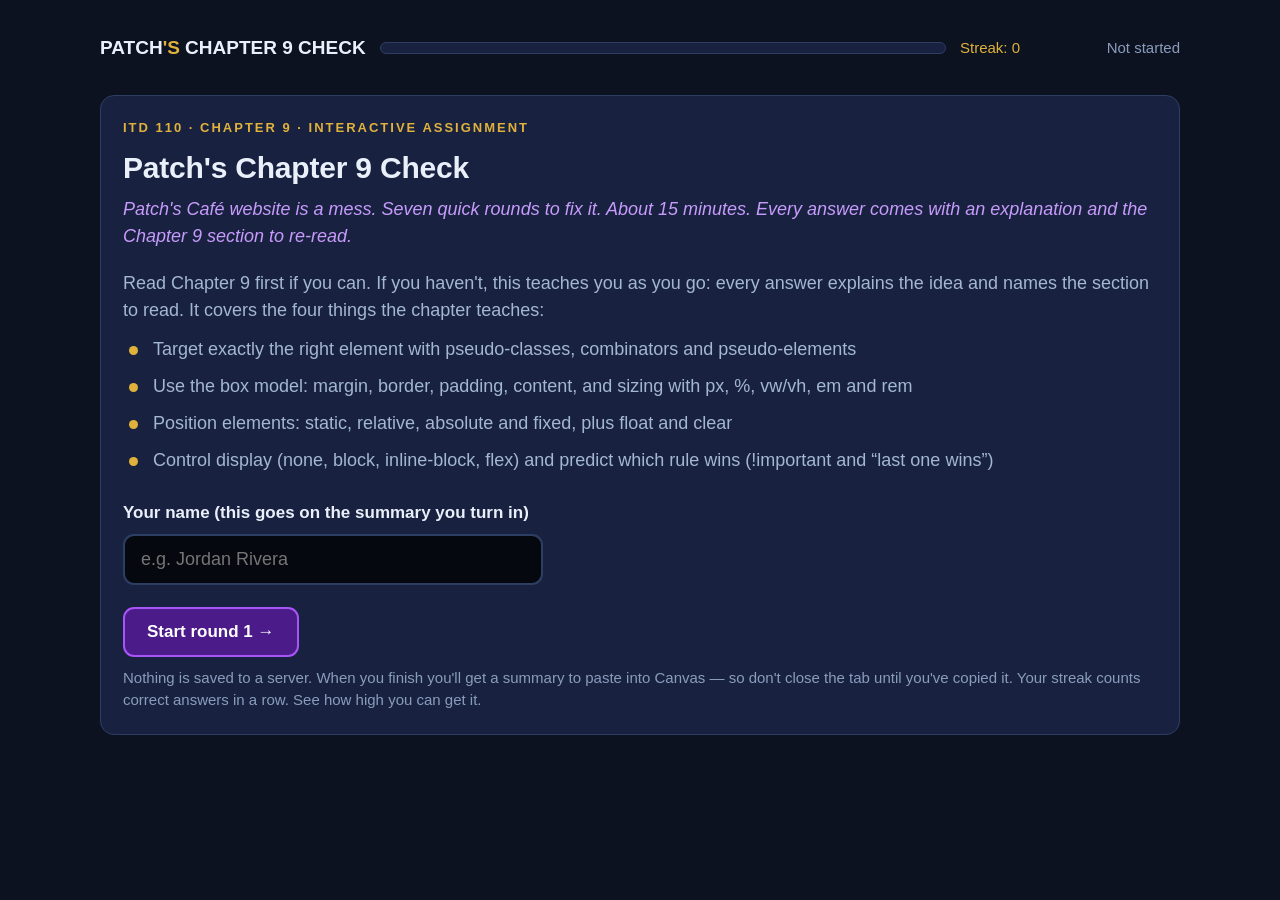
==== commit d6d5bd9c: "Add files via upload" ====
--- a/patch-chapter9-check.html
+++ b/patch-chapter9-check.html
@@ -167,7 +167,7 @@
 <header class="noprint">
   <div class="bar">
     <div class="brand">PATCH<span>'S</span> CHAPTER 9 CHECK</div>
-    <div class="prog" role="progressbar" aria-label="Progress" aria-valuemin="0" aria-valuemax="9" aria-valuenow="0" id="pwrap"><i id="pbar"></i></div>
+    <div class="prog" role="progressbar" aria-label="Progress" aria-valuemin="0" aria-valuemax="7" aria-valuenow="0" id="pwrap"><i id="pbar"></i></div>
     <div class="streak" id="streak" aria-live="off">Streak: 0</div>
     <div class="pct" id="pct">Not started</div>
   </div>
@@ -178,7 +178,7 @@
 <section id="start" class="card panel">
   <div class="kicker">ITD 110 &middot; Chapter 9 &middot; Interactive assignment</div>
   <h1 class="q">Patch's Chapter 9 Check</h1>
-  <p class="sub">Patch's Caf&eacute; website is a mess. Nine rounds to fix it, including two hands-on labs where you type selectors and move elements yourself. About 30 minutes. Every answer comes with an explanation and the Chapter 9 section to re-read.</p>
+  <p class="sub">Patch's Caf&eacute; website is a mess. Seven quick rounds to fix it. About 15 minutes. Every answer comes with an explanation and the Chapter 9 section to re-read.</p>
   <p style="color:var(--dim)">Read Chapter 9 first if you can. If you haven't, this teaches you as you go: every answer explains the idea and names the section to read. It covers the four things the chapter teaches:</p>
   <ul class="plain">
     <li>Target exactly the right element with pseudo-classes, combinators and pseudo-elements</li>
@@ -217,7 +217,7 @@
   <h3 style="font-size:22px;margin-top:26px">Worth another look</h3>
   <div id="dMiss"></div>
   <h3 style="font-size:22px;margin-top:30px">Turn this in</h3>
-  <p style="color:var(--dim);margin-bottom:12px">Answer the three reflection questions inside the box, then copy everything and paste it into the Canvas assignment, or use Print to save it as a PDF.</p>
+  <p style="color:var(--dim);margin-bottom:12px">Answer the one reflection question inside the box, then copy everything and paste it into the Canvas assignment, or use Print to save it as a PDF.</p>
   <label for="dOut" class="sr">Completion summary</label>
   <textarea id="dOut" style="min-height:340px"></textarea>
   <div class="row noprint">
@@ -254,12 +254,6 @@
     ["a:hover","pc","Pseudo-class. :hover is a STATE: the element only matches while the pointer is over it. (Table 9-1)",1],
     ["h1 + p","cb","Combinator. The + is the adjacent sibling selector: the p that comes immediately after an h1. (Table 9-2)",1],
     ["::selection","pe","Pseudo-element. ::selection styles the part of the page the visitor has highlighted by dragging. (Table 9-3)",1],
-    ["Picks every second list item so the menu gets zebra stripes","pc","Pseudo-class. li:nth-child(2n) picks items by their position: 2, 4, 6 and so on. (“Apply Contextual Formatting with Pseudo-Classes”)",0],
-    ["Adds a decorative line after every h2 without adding any HTML","pe","Pseudo-element. h2::after with content: \"\"; draws decoration after the element. The chapter says to use pseudo-elements for decoration, not real content. (“Apply CSS to Pseudo-Elements”)",0],
-    ["Selects every p that comes after an h2 in the same parent, not just the first one","cb","Combinator. The ~ is the general sibling selector: every following sibling, near or far. (Table 9-2)",0],
-    ["The plain space in  ul li","cb","Combinator. A space is the descendant selector: li anywhere inside a ul, children, grandchildren and deeper. (Table 9-2)",0],
-    ["Styles only the first line of each paragraph, however wide the window is","pe","Pseudo-element. ::first-line follows the line as the window resizes, so you can't do this with a span. (Table 9-3)",0],
-    ["Matches a form field only while the visitor is typing in it","pc","Pseudo-class. :focus is a state. The element matches only while it has keyboard focus. (Table 9-1)",0]
   ]
 };
 
@@ -287,17 +281,15 @@
     ["position: relative","Moves an element from its normal spot, but its original space stays reserved","Other elements do not slide into the gap, so big moves leave holes. Use it for small nudges, and to make a parent a positioned ancestor. (“Understanding CSS Positioning Essentials”: Relative Positioning)"],
     ["position: absolute","Places an element measured from its nearest positioned ancestor","If no ancestor is positioned, it is measured from the initial containing block, which means the whole page. (“Understanding CSS Positioning Essentials”: Absolute Positioning)"],
     ["position: fixed","Keeps an element in the same spot in the viewport even while the page scrolls","Use it for things that must always be visible, like a back-to-top button. (“Fix an Element in Place in the Viewport”)"],
-    ["Nearest positioned ancestor","The closest parent or grandparent whose position is anything other than static","That is why you put position: relative; on a card before you absolutely position its price tag."],
-    ["Initial containing block","The box that holds all of the web page's content","An absolute element with no positioned ancestor is measured from here."],
     ["float: right","Moves an element to the right edge and lets text wrap around its left side","float takes left, right or inherit. There is no float: center. (“Float an Element Beside Another Element”)"],
-    ["clear: both","Moves an element down below floated elements on either side","clear takes left, right, both, inherit or none. none is the default, so you never need to type it."]
+    ["clear: both","Moves an element down below floated elements on either side","clear takes left, right, both, inherit or none. none is the default, so you never need to type it."],
   ]
 };
 
 /* Round 4: which selector? */
 const R4 = {
   obj:"A", q:"Which selector would you write?",
-  sub:"Seven jobs on Patch's menu page. Pick the selector that targets exactly what is asked, no more and no less.",
+  sub:"Four jobs on Patch's menu page. Pick the selector that targets exactly what is asked, no more and no less.",
   cases:[
     {q:"Bold only the FIRST item in each unordered list on the menu.",
      opts:[["ul li:first-child",1],["ul:first-child li",0],["ul li::first",0],["ul + li",0]],
@@ -311,15 +303,6 @@
     {q:"Give EVERY paragraph that follows an h2 (in the same parent) a left indent, not just the first one.",
      opts:[["h2 + p",0],["h2 ~ p",1],["h2 p",0],["h2 > p",0]],
      why:"~ is the general sibling selector: all following siblings. + stops at the one paragraph right after the h2. h2 p and h2 > p look for paragraphs INSIDE the h2, and there are none. Table 9-2."},
-    {q:"Make a drop cap: the first letter of each paragraph in the article is 3em tall.",
-     opts:[["article p:first-child",0],["article p::first-letter",1],["article::first-letter p",0],["article p::first-char",0]],
-     why:"::first-letter is the pseudo-element for this. It goes at the END of the selector, after the element it belongs to. ::first-char isn't real, and :first-child would style the whole first paragraph. Table 9-3."},
-    {q:"Patch wrote  h2::after { border-bottom: 3px solid; }  and no line appears. What is missing?",
-     opts:[["display: flex;",0],["content: \"\";",1],["position: fixed;",0],["!important",0]],
-     why:"::after (and ::before) only render when they have a content property, even an empty one. The chapter's own example starts with content: \"\";. Re-read “Apply CSS to Pseudo-Elements.”"},
-    {q:"Change the highlight color when a visitor drags to select text on the page.",
-     opts:[[":hover",0],["::selection",1],[":focus",0],["::first-line",0]],
-     why:"::selection styles the part of the page the visitor has selected. It is one of the five pseudo-elements the chapter says every current browser supports."}
   ]
 };
 
@@ -332,18 +315,10 @@
      code:".box {\n  position: relative;\n  top: 30px;\n  left: 20px;\n}",
      opts:[["30px down and 20px to the RIGHT; its old space stays empty",1],["30px up and 20px to the left",0],["To the top-left corner of the page",0],["Nowhere. top and left need position: absolute",0]],
      why:"top: 30px means 30px away from where its top edge was, so it moves DOWN. left: 20px pushes it away from its left edge, so it moves RIGHT. The browser keeps its old space reserved. (“Understanding CSS Positioning Essentials”: Relative Positioning)"},
-    {q:"No element on the page has a position set. Where does .upright go?",
-     code:".upright {\n  position: absolute;\n  top: 0;\n  right: 0;\n}",
-     opts:[["The upper-right corner of the initial containing block (the page)",1],["The upper-right corner of its parent",0],["It stays where it is",0],["The upper-right of the window, even while scrolling",0]],
-     why:"With no positioned ancestor, absolute is measured from the initial containing block. Staying put while scrolling would be fixed, not absolute. (“Understanding CSS Positioning Essentials”: Absolute Positioning)"},
     {q:"Patch's price tag sits inside a menu card. Where does the tag go?",
      code:".card { position: relative; }\n.tag  { position: absolute; top: 10px; right: 10px; }\n\n<div class=\"card\"> ... <span class=\"tag\">$4</span> </div>",
      opts:[["10px in from the top-right corner of the CARD",1],["10px in from the top-right corner of the page",0],["10px down and 10px left of where the span was",0],["It disappears",0]],
      why:"The card has position: relative, so it is the tag's nearest positioned ancestor. This pair, relative parent and absolute child, is the most useful positioning pattern you will write."},
-    {q:"Same tag, but someone deleted  .card { position: relative; }  What happens?",
-     code:".tag { position: absolute; top: 10px; right: 10px; }",
-     opts:[["Every tag jumps to the top-right of the page and they stack on top of each other",1],["Nothing changes",0],["The tags line up in a row",0],["The tags become fixed",0]],
-     why:"Without a positioned ancestor, every tag is measured from the initial containing block, so they all land in the same corner. When an absolute element flies away, check that its parent is positioned."},
     {q:"The visitor scrolls down a long menu. Where is the .keep button?",
      code:".keep {\n  position: fixed;\n  left: 0;\n  bottom: 0;\n  padding: 10px;\n}",
      opts:[["Still in the lower-left corner of the window",1],["At the bottom of the page; you scroll down to reach it",0],["Back at the top of the page",0],["Wherever it was in the HTML",0]],
@@ -352,13 +327,6 @@
      code:"img.dish { float: right; }\n\n<img class=\"dish\" src=\"latte.jpg\" alt=\"Latte\">\n<p>Our latte is made with...</p>",
      opts:[["The photo moves to the right and the text wraps down its left side",1],["The photo moves right and the text starts below it",0],["The photo is centered",0],["The text floats right too",0]],
      why:"A floated element moves to one side and the following content wraps around it. To stop the wrap, put clear on the element that should start below. (“Float an Element Beside Another Element”)"},
-    {q:"Patch's footer is creeping up beside a floated sidebar. Which declaration on the footer fixes it?",
-     opts:[["clear: both;",1],["float: none;",0],["position: static;",0],["display: inline;",0]],
-     why:"clear: both moves the footer below floats on either side. float: none on the footer doesn't help: the footer isn't the one floating."},
-    {q:"What happens to this heading?",
-     code:"h1 {\n  position: static;\n  top: 50px;\n}",
-     opts:[["Nothing moves. top is ignored on a static element",1],["It moves 50px down",0],["It moves 50px up",0],["It goes 50px from the top of the page",0]],
-     why:"static is the default and means “normal flow.” top, right, bottom and left only work once position is relative, absolute or fixed."}
   ]
 };
 
@@ -382,15 +350,6 @@
     {q:"The root font size is 16px. How big is 1.5rem?",
      opts:[["16px",0],["24px",1],["1.5px",0],["150% of the parent",0]],
      why:"rem is relative to the ROOT (html) font size: 1.5 × 16 = 24px. em is relative to the CURRENT element's font size instead. Table 9-4."},
-    {q:"Patch's hero banner has  height: 50vh;  What does that mean?",
-     opts:[["Half the height of the viewport",1],["50 pixels",0],["Half the height of the parent",0],["50% of the page's total length",0]],
-     why:"vh is 1/100 of the viewport height, so 50vh is half the visible window. % is relative to the parent instead. Table 9-4."},
-    {q:"The menu text gets too long to read on a wide monitor. What keeps it readable but still shrinks on a phone?",
-     opts:[["max-width: 600px;",1],["width: 600px;",0],["min-width: 600px;",0],["height: 600px;",0]],
-     why:"max-width caps the width but still lets the box get narrower. A fixed width: 600px would overflow a phone. min-width does the opposite: it stops the box from getting narrower. (“Specify Maximum or Minimum Width or Height for an Element”)"},
-    {q:"Patch wants the coupon card to overlap the card above it. Which declaration on the coupon does that?",
-     opts:[["margin-top: -20px;",1],["padding-top: -20px;",0],["margin-top: 20px;",0],["border-top: -20px;",0]],
-     why:"A negative margin pulls the element toward its neighbor, so it overlaps. Padding can't be negative. Check the result afterward. (“Set Margins to Control Element Spacing”)"}
   ]
 };
 
@@ -402,26 +361,13 @@
     {q:"Patch wants to hide the “Sold out” banner completely so it takes up no space. Which rule goes in .hide?",
      opts:[["display: none;",1],["display: hidden;",0],["position: static;",0],["float: none;",0]],
      why:"display: none removes the element from the page entirely. hidden is not a display value. Table 9-5 and “Control the Display of an Element,” where the chapter builds this exact .hide class."},
-    {q:"A <span class=\"force-block\"> has  display: block;  What changes?",
-     opts:[["It takes the full width and pushes what comes next onto a new line",1],["Nothing. A span is always inline",0],["It disappears",0],["It floats left",0]],
-     why:"block makes an element take the full width available and start a new line, even if it is normally inline. The chapter's .force-block example in “Control the Display of an Element” does exactly this."},
     {q:"You need badges that sit side by side on one line, but you also need to set their width and height. Which display value?",
      opts:[["inline",0],["inline-block",1],["block",0],["none",0]],
      why:"inline-block stays on the line like inline, but lets you set width and height. Plain inline ignores width and height. Table 9-5."},
-    {q:"Center Patch's logo both across and down inside the header. Which pair goes on the header after display: flex?",
-     opts:[["justify-content: center;  align-items: center;",1],["text-align: center;  float: center;",0],["align-content: middle;  justify-items: middle;",0],["position: center;  top: 50%;",0]],
-     why:"justify-content aligns flex items along the main axis; align-items aligns them along the cross axis. Together they center both ways. Table 9-6, “Create a Flexbox Layout.”"},
     {q:"What color AND weight are the definition terms?",
      code:"dt {\n  color: red !important;\n  font-weight: 900;\n}\ndt {\n  color: blue;\n  font-weight: 400;\n}",
      opts:[["red, weight 400",1],["blue, weight 400",0],["red, weight 900",0],["blue, weight 900",0]],
      why:"!important only protects the ONE declaration it is on. color stays red; font-weight follows the normal rule, last one wins, so 400. This is the chapter's exact example. (“Override CSS by Using the !important Declaration”)"},
-    {q:"Same style sheet, two definitions, no !important. Which one does the browser use?",
-     code:"p { color: green; }\n/* ...forty lines later... */\np { color: purple; }",
-     opts:[["purple, the one it reads last",1],["green, the one it reads first",0],["A mix of both",0],["Neither; it's an error",0]],
-     why:"The browser reads the style sheet top to bottom and applies the last definition it meets. When a style you wrote “does nothing,” look further down the file."},
-    {q:"Patch is quoting a food critic. Which HTML gives the quote MEANING, not just an indent?",
-     opts:[["<blockquote> … <cite>The Daily Bite</cite></blockquote>",1],["<p style=\"margin-left:40px\"> …</p>",0],["<div class=\"indent\"> …</div>",0],["<q-block> …</q-block>",0]],
-     why:"blockquote tells search engines and screen readers that this is a quotation, and cite marks the source. Then you style both with CSS. (“Create Block Quotes”)"}
   ]
 };
 
@@ -594,7 +540,7 @@
   );
 }
 
-const ROUNDS = [R1,R2,R3,R4,L1,R5,L2,R6,R7];
+const ROUNDS = [R1,R2,R3,R4,R5,R6,R7];
 let ri = 0, student = "", misses = [], streak = 0, best = 0;
 let tally = {A:{c:0,t:0},B:{c:0,t:0},C:{c:0,t:0},D:{c:0,t:0}};
 
@@ -838,10 +784,8 @@
   out += "\nITEMS I MISSED ("+misses.length+")\n";
   if(!misses.length) out += "  none\n";
   else misses.forEach((x,i)=>{ out += "  "+(i+1)+". "+x.label+"\n     -> "+x.why+"\n"; });
-  out += "\nREFLECTION — answer these in your own words before submitting:\n";
-  out += "  1. Which objective did you score lowest on? Name the Chapter 9 section you re-read for it.\n     \n";
-  out += "  2. In your own words, what is the difference between h2 + p and h2 ~ p?\n     \n";
-  out += "  3. Why do you put position: relative on a card before you put position: absolute\n     on the price tag inside it?\n     \n";
+  out += "\nREFLECTION — answer in your own words before submitting:\n";
+  out += "  Pick one term from this check that was new to you. What does it mean?\n     \n";
   out += "\nVerification code: "+code(c,t,student)+"\n";
   $("#dOut").value = out;
   window.scrollTo({top:0,behavior:"smooth"});
